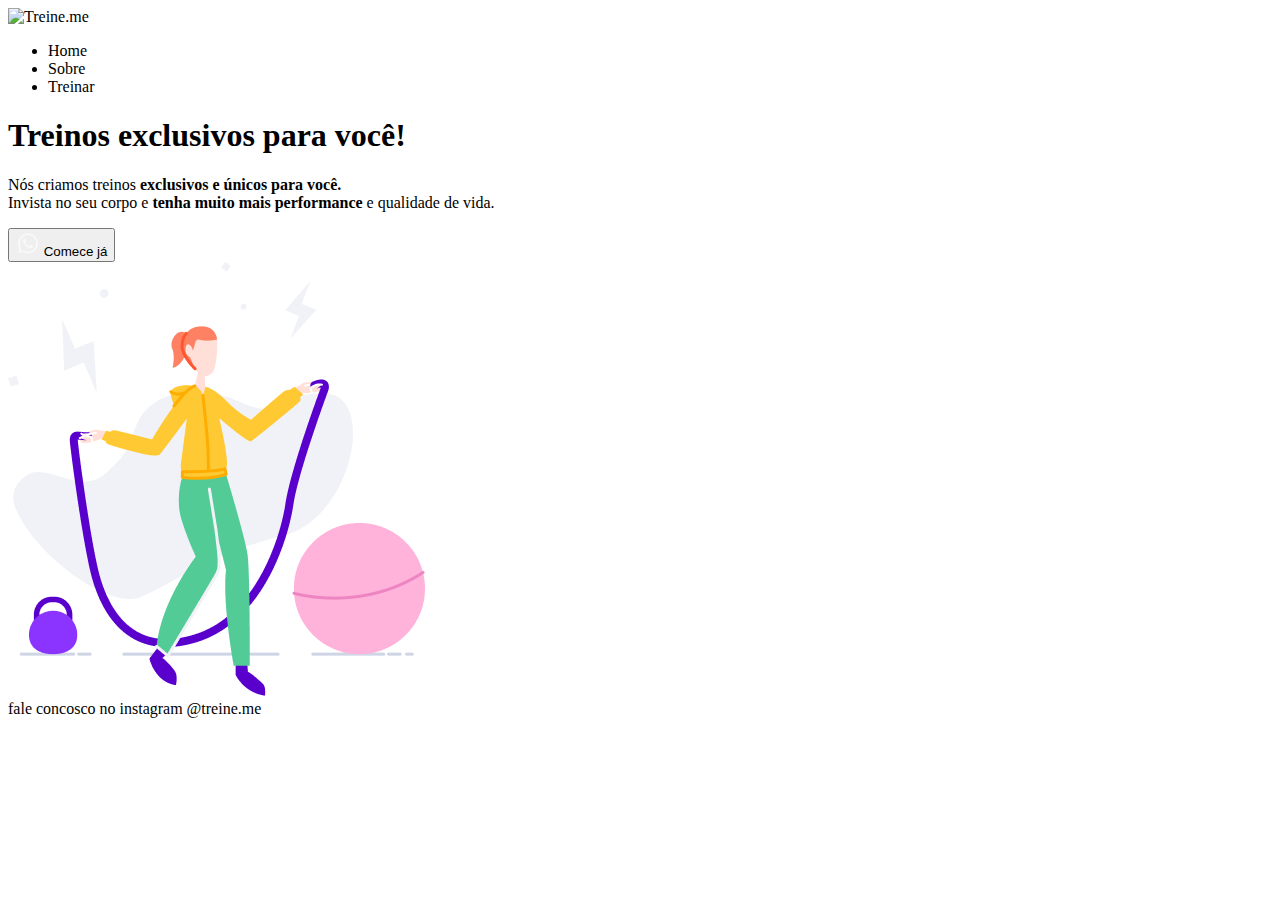
==== projeto02/index.html @ b20c7bdc "Estrutura base html criada" ====
<!DOCTYPE html>
<html lang="pt-br">
<head>
  <meta charset="UTF-8">
  <meta name="viewport" content="width=device-width, initial-scale=1.0">
  <title>Treine.me</title>
</head>
<body>
<div class="page">
    <header>
      <img src="images/logo.svg" alt="Treine.me">
      <nav>
        <ul>
          <li>Home</li>
          <li>Sobre</li>
          <li>Treinar</li>
        </ul>
    </nav>
    </header> 
    <main>
      <section class="text">
        <h1>Treinos exclusivos para você!</h1>
        <p>Nós criamos treinos <strong>exclusivos e únicos para você.</strong><br>
          Invista no seu corpo e <strong>tenha muito mais performance</strong> e qualidade de vida.</p>
     
      <button>
        <img src="images/whats.svg" alt="icone do whatsapp">
        Comece já 
      </button>
      </section>
      <img src="images/img01.png" alt="mulher pulando corda numa academia">
    </main>
    <footer>
      <span>fale concosco no instagram @treine.me</span>
    </footer>
 </div>
</body>
</html>
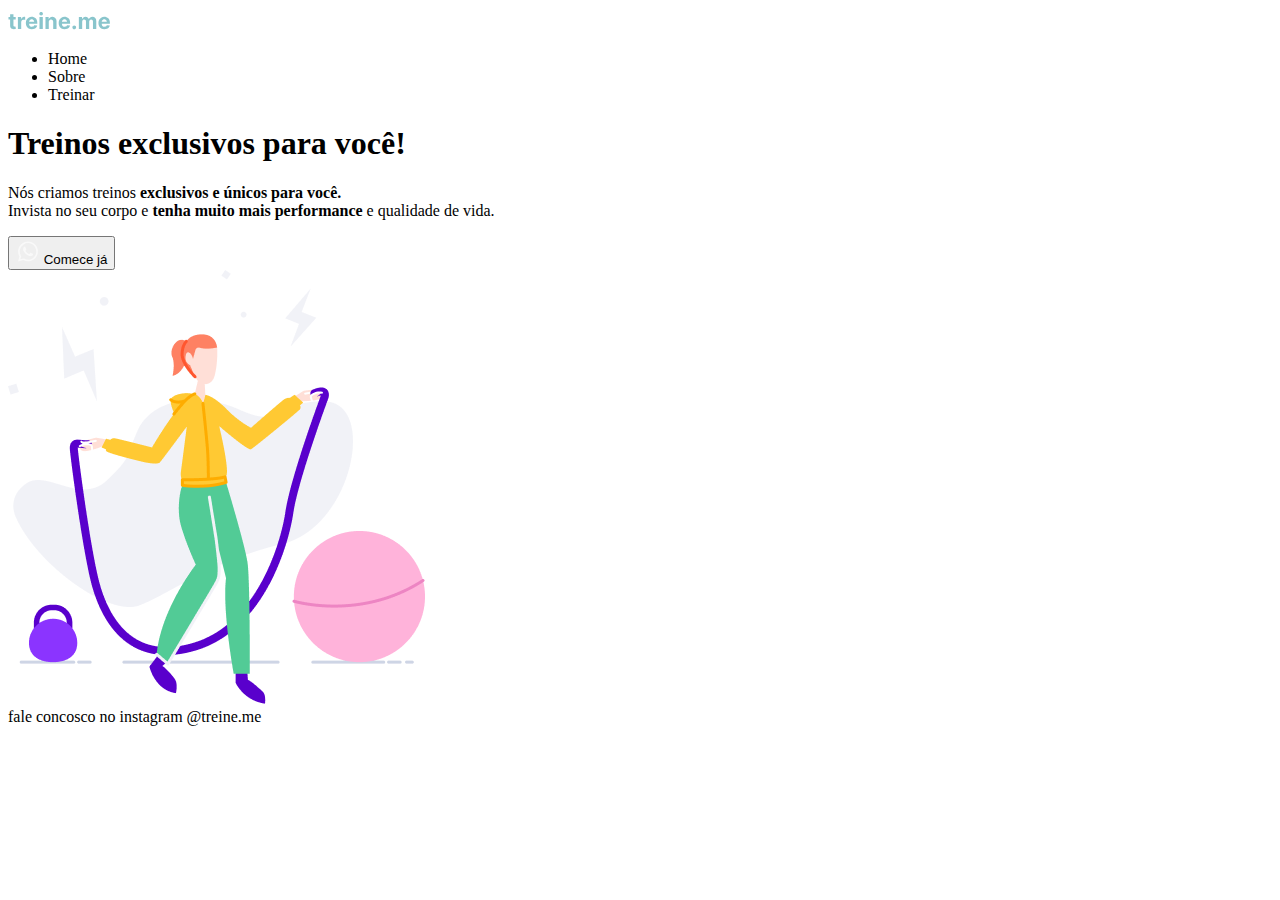
==== commit 4a294715: "Correção da imagem do logo." ====
--- a/projeto02/index.html
+++ b/projeto02/index.html
@@ -8,7 +8,7 @@
 <body>
 <div class="page">
     <header>
-      <img src="images/logo.svg" alt="Treine.me">
+      <img src="images/Logo.svg" alt="Treine.me">
       <nav>
         <ul>
           <li>Home</li>
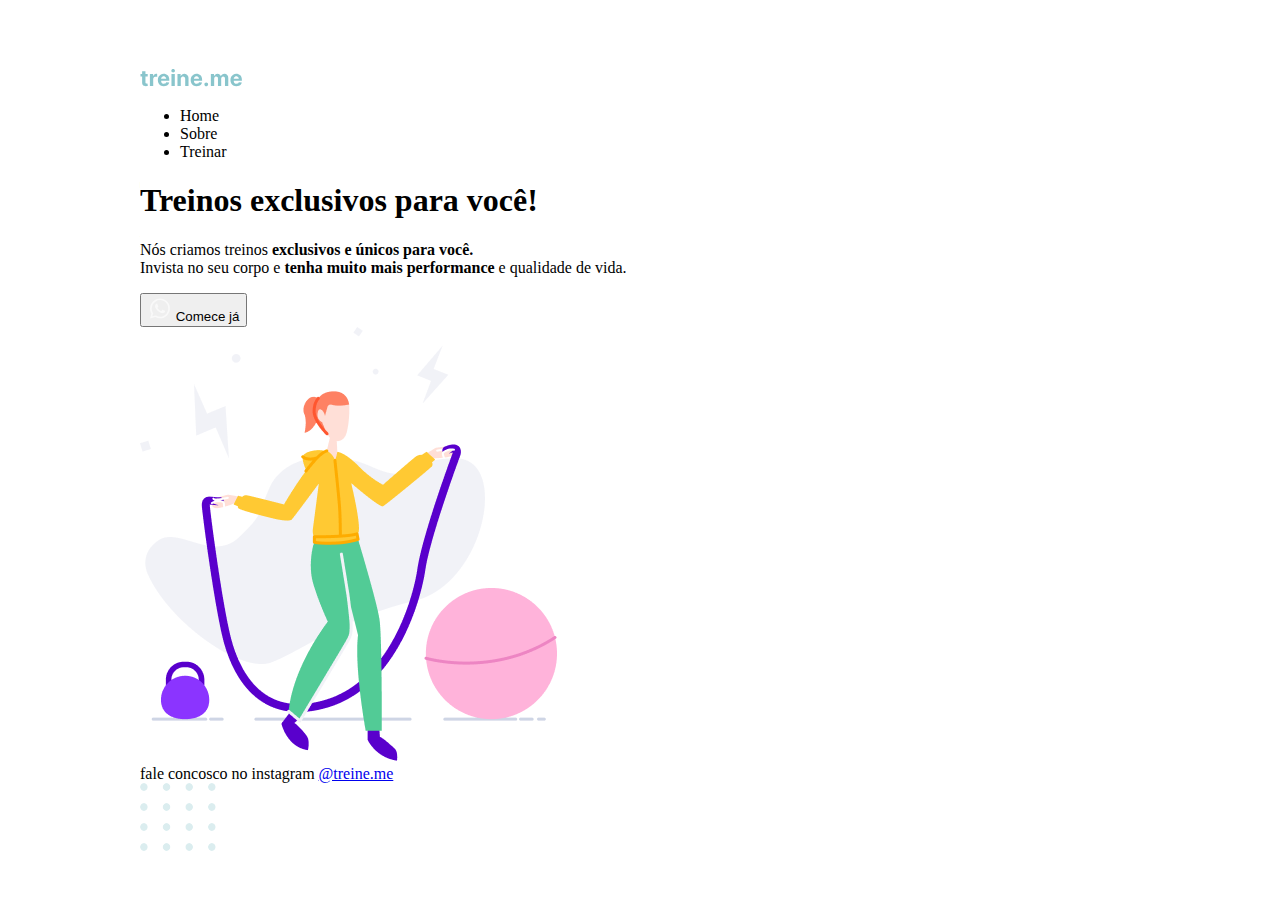
==== commit 068f86d2: "Começando integração com css" ====
--- a/projeto02/index.html
+++ b/projeto02/index.html
@@ -3,10 +3,11 @@
 <head>
   <meta charset="UTF-8">
   <meta name="viewport" content="width=device-width, initial-scale=1.0">
+  <link rel="stylesheet" href="style.css">
   <title>Treine.me</title>
 </head>
 <body>
-<div class="page">
+<div id="page">
     <header>
       <img src="images/Logo.svg" alt="Treine.me">
       <nav>
@@ -31,8 +32,9 @@
       <img src="images/img01.png" alt="mulher pulando corda numa academia">
     </main>
     <footer>
-      <span>fale concosco no instagram @treine.me</span>
+      fale concosco no instagram <a href="https://instagram.com/treine.me" target="_blank">@treine.me</a>
     </footer>
+    <img src="images/balls.svg" alt="Bolinhas decorativas"> 
  </div>
 </body>
 </html>--- a/projeto02/style.css
+++ b/projeto02/style.css
@@ -0,0 +1,7 @@
+body{
+  margin: 0;
+}
+#page {
+  width: 1000px;
+  margin: 65px auto 0;
+}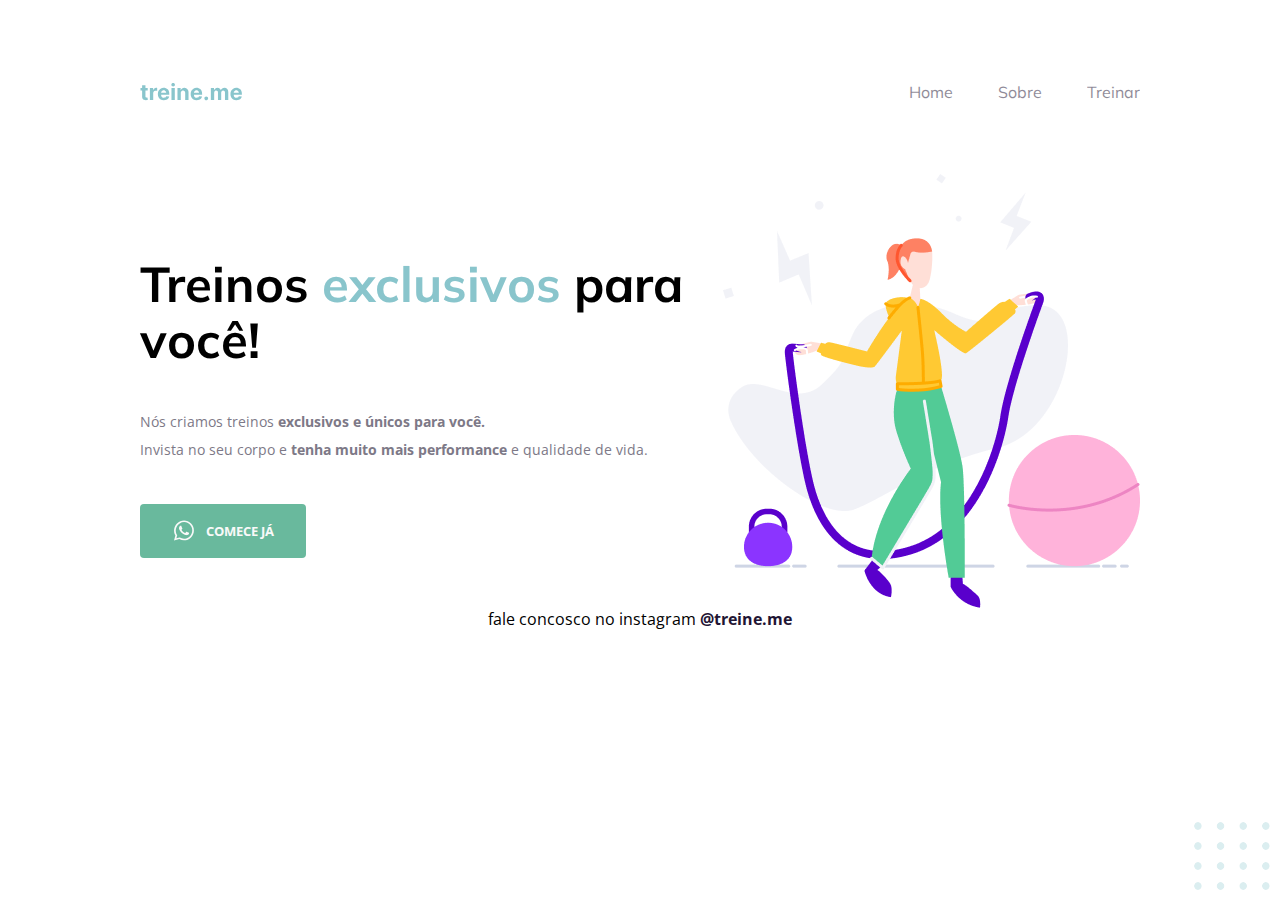
==== commit 2983d2b0: "Conclusão do projeto" ====
--- a/projeto02/index.html
+++ b/projeto02/index.html
@@ -3,24 +3,28 @@
 <head>
   <meta charset="UTF-8">
   <meta name="viewport" content="width=device-width, initial-scale=1.0">
+  <link rel="preconnect" href="https://fonts.googleapis.com">
+  <link rel="preconnect" href="https://fonts.gstatic.com" crossorigin>
+  <link href="https://fonts.googleapis.com/css2?family=Mulish:wght@400;700&family=Open+Sans:wght@400;700&display=swap" rel="stylesheet">
   <link rel="stylesheet" href="style.css">
   <title>Treine.me</title>
 </head>
 <body>
 <div id="page">
-    <header>
-      <img src="images/Logo.svg" alt="Treine.me">
       <nav>
+        <a id="logo" href="#">
+         <img src="images/Logo.svg" alt="Treine.me">
+        </a>
         <ul>
-          <li>Home</li>
-          <li>Sobre</li>
-          <li>Treinar</li>
+          <li><a href="#">Home</a></li>
+          <li><a href="#">Sobre</a></li>
+          <li><a href="#">Treinar</a></li>
         </ul>
     </nav>
-    </header> 
+    
     <main>
       <section class="text">
-        <h1>Treinos exclusivos para você!</h1>
+        <h1>Treinos <span>exclusivos</span> para você!</h1>
         <p>Nós criamos treinos <strong>exclusivos e únicos para você.</strong><br>
           Invista no seu corpo e <strong>tenha muito mais performance</strong> e qualidade de vida.</p>
      
@@ -34,7 +38,7 @@
     <footer>
       fale concosco no instagram <a href="https://instagram.com/treine.me" target="_blank">@treine.me</a>
     </footer>
-    <img src="images/balls.svg" alt="Bolinhas decorativas"> 
+    <img id="balls" src="images/balls.svg" alt="Bolinhas decorativas"> 
  </div>
 </body>
 </html>--- a/projeto02/style.css
+++ b/projeto02/style.css
@@ -1,7 +1,94 @@
 body{
   margin: 0;
+  font-family: 'Open Sans', sans-serif;
+  min-height: 100vh;
 }
 #page {
   width: 1000px;
-  margin: 65px auto 0;
+  margin: 0 auto;
+  padding-top: 65px;
+}
+nav{
+  display: flex;
+  justify-content: space-between;
+  align-items: center;
+  margin-bottom: 55px;
+}
+
+nav ul {
+  display: flex;
+  list-style: none;
+  gap: 45px;
+}
+h1{
+  font-family: 'Mulish', sans-serif;
+  line-height: 56px;
+  font-size: 49px;
+
+}
+h1 span{
+  color: #89C5CC;
+
+}
+ul li a{
+  font-family: 'Mulish', sans-serif; 
+  color:#1F1534;  
+  text-decoration: none;
+  opacity: 0.5;
+ 
+}
+ul li a:hover{
+  font-weight: bold; 
+  opacity: 1  ;
+}
+main {
+  display: flex;
+  align-items: center;
+  justify-content: space-between;
+}
+section p {
+  color: #7D7987;
+  font-size: 14px;
+  font-style: normal;
+  font-weight: 400;
+  line-height: 28px;
+  margin: 40px 0px;
+}
+
+
+button{
+  background: #69B99D;
+  border: 0;
+  border-radius: 4px;
+
+  display: flex;
+  justify-content: center;
+  padding: 14px 32px 15px 32px;
+  align-items: center;
+  gap: 10px;
+
+  text-transform: uppercase;
+  font-family: 'Open Sans', sans-serif;
+  font-weight: bold;
+  color: #F9F9F9;
+  cursor: pointer;
+  
+}
+button:hover{
+  background: #579e85;  
+
+}
+footer{
+  text-align: center;
+}
+footer a{
+  color:#1F1534;  
+  text-decoration: none;
+  font-weight: bold;
+
+}
+#balls {
+  position: fixed;
+  right: 0;
+  bottom: 0;
 }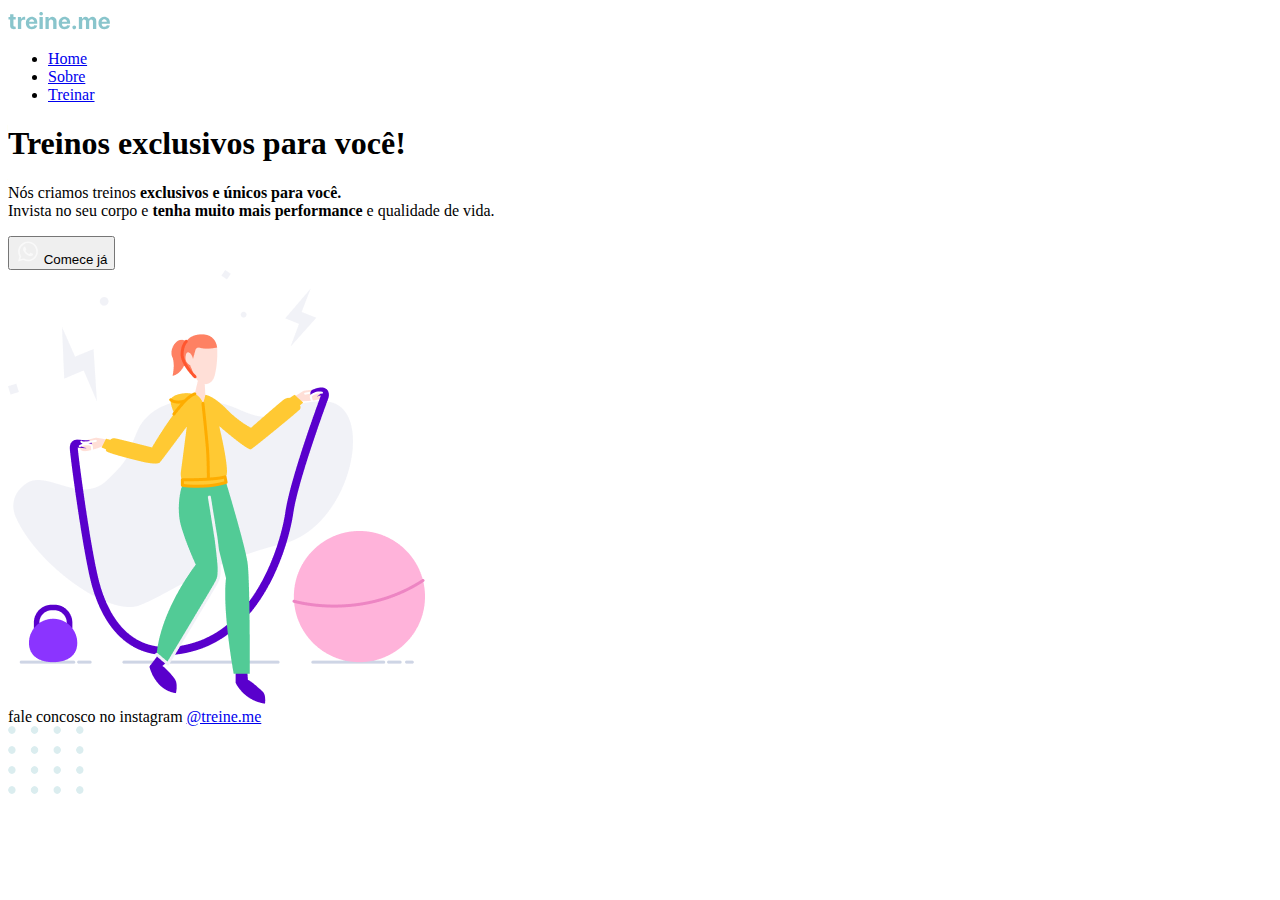
==== commit f74203dd: "Ajustando link do css para o github pages" ====
--- a/projeto02/index.html
+++ b/projeto02/index.html
@@ -6,7 +6,7 @@
   <link rel="preconnect" href="https://fonts.googleapis.com">
   <link rel="preconnect" href="https://fonts.gstatic.com" crossorigin>
   <link href="https://fonts.googleapis.com/css2?family=Mulish:wght@400;700&family=Open+Sans:wght@400;700&display=swap" rel="stylesheet">
-  <link rel="stylesheet" href="style.css">
+  <link rel="stylesheet" href="projeto02/style.css">
   <title>Treine.me</title>
 </head>
 <body>
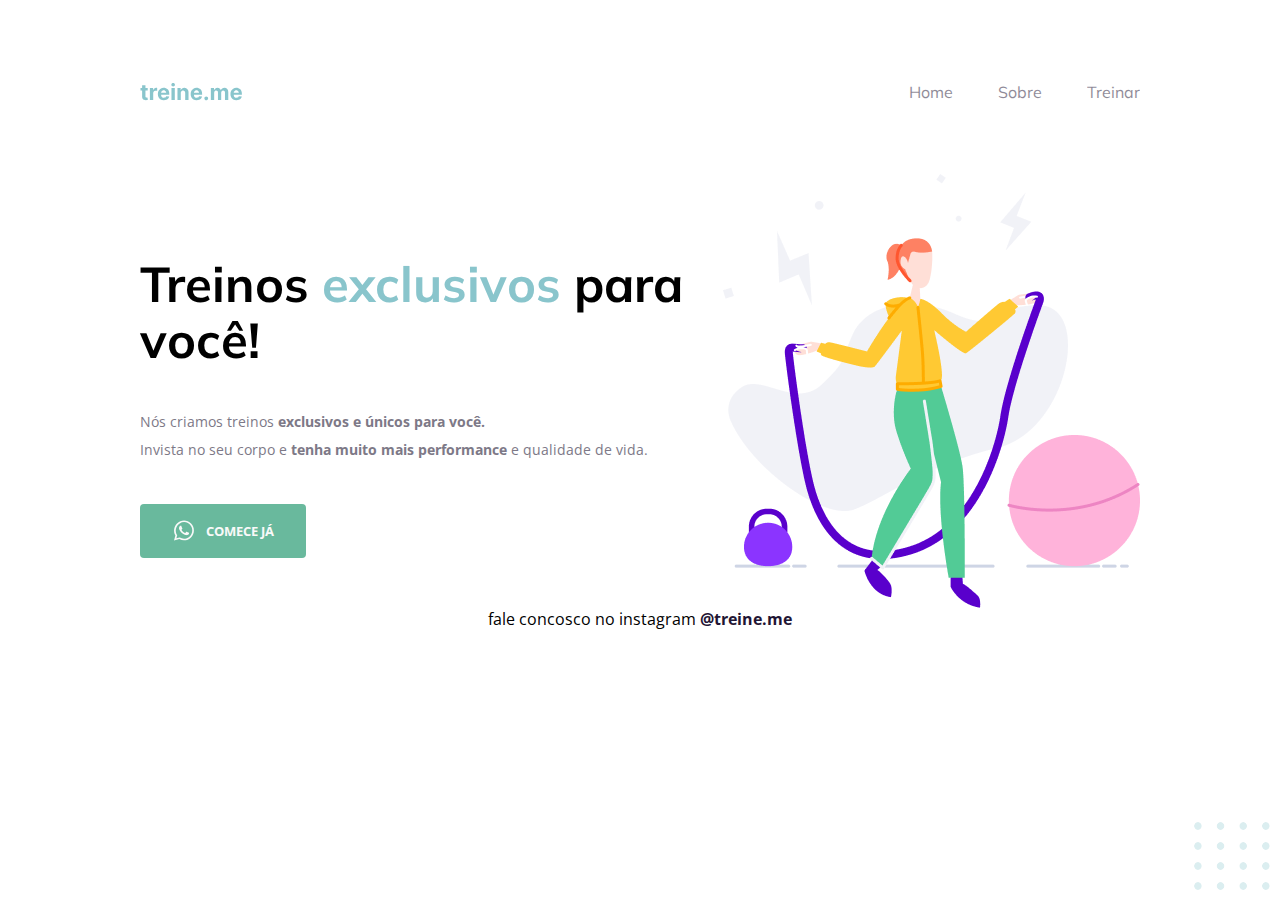
==== commit e899f129: "#ajustes" ====
--- a/projeto02/index.html
+++ b/projeto02/index.html
@@ -6,7 +6,7 @@
   <link rel="preconnect" href="https://fonts.googleapis.com">
   <link rel="preconnect" href="https://fonts.gstatic.com" crossorigin>
   <link href="https://fonts.googleapis.com/css2?family=Mulish:wght@400;700&family=Open+Sans:wght@400;700&display=swap" rel="stylesheet">
-  <link rel="stylesheet" href="projeto02/style.css">
+  <link rel="stylesheet" href="style.css">
   <title>Treine.me</title>
 </head>
 <body>
--- a/projeto02/style.css
+++ b/projeto02/style.css
@@ -0,0 +1,94 @@
+body{
+  margin: 0;
+  font-family: 'Open Sans', sans-serif;
+  min-height: 100vh;
+}
+#page {
+  width: 1000px;
+  margin: 0 auto;
+  padding-top: 65px;
+}
+nav{
+  display: flex;
+  justify-content: space-between;
+  align-items: center;
+  margin-bottom: 55px;
+}
+
+nav ul {
+  display: flex;
+  list-style: none;
+  gap: 45px;
+}
+h1{
+  font-family: 'Mulish', sans-serif;
+  line-height: 56px;
+  font-size: 49px;
+
+}
+h1 span{
+  color: #89C5CC;
+
+}
+ul li a{
+  font-family: 'Mulish', sans-serif; 
+  color:#1F1534;  
+  text-decoration: none;
+  opacity: 0.5;
+ 
+}
+ul li a:hover{
+  font-weight: bold; 
+  opacity: 1  ;
+}
+main {
+  display: flex;
+  align-items: center;
+  justify-content: space-between;
+}
+section p {
+  color: #7D7987;
+  font-size: 14px;
+  font-style: normal;
+  font-weight: 400;
+  line-height: 28px;
+  margin: 40px 0px;
+}
+
+
+button{
+  background: #69B99D;
+  border: 0;
+  border-radius: 4px;
+
+  display: flex;
+  justify-content: center;
+  padding: 14px 32px 15px 32px;
+  align-items: center;
+  gap: 10px;
+
+  text-transform: uppercase;
+  font-family: 'Open Sans', sans-serif;
+  font-weight: bold;
+  color: #F9F9F9;
+  cursor: pointer;
+  
+}
+button:hover{
+  background: #579e85;  
+
+}
+footer{
+  text-align: center;
+}
+footer a{
+  color:#1F1534;  
+  text-decoration: none;
+  font-weight: bold;
+
+}
+#balls {
+  position: fixed;
+  right: 0;
+  bottom: 0;
+}